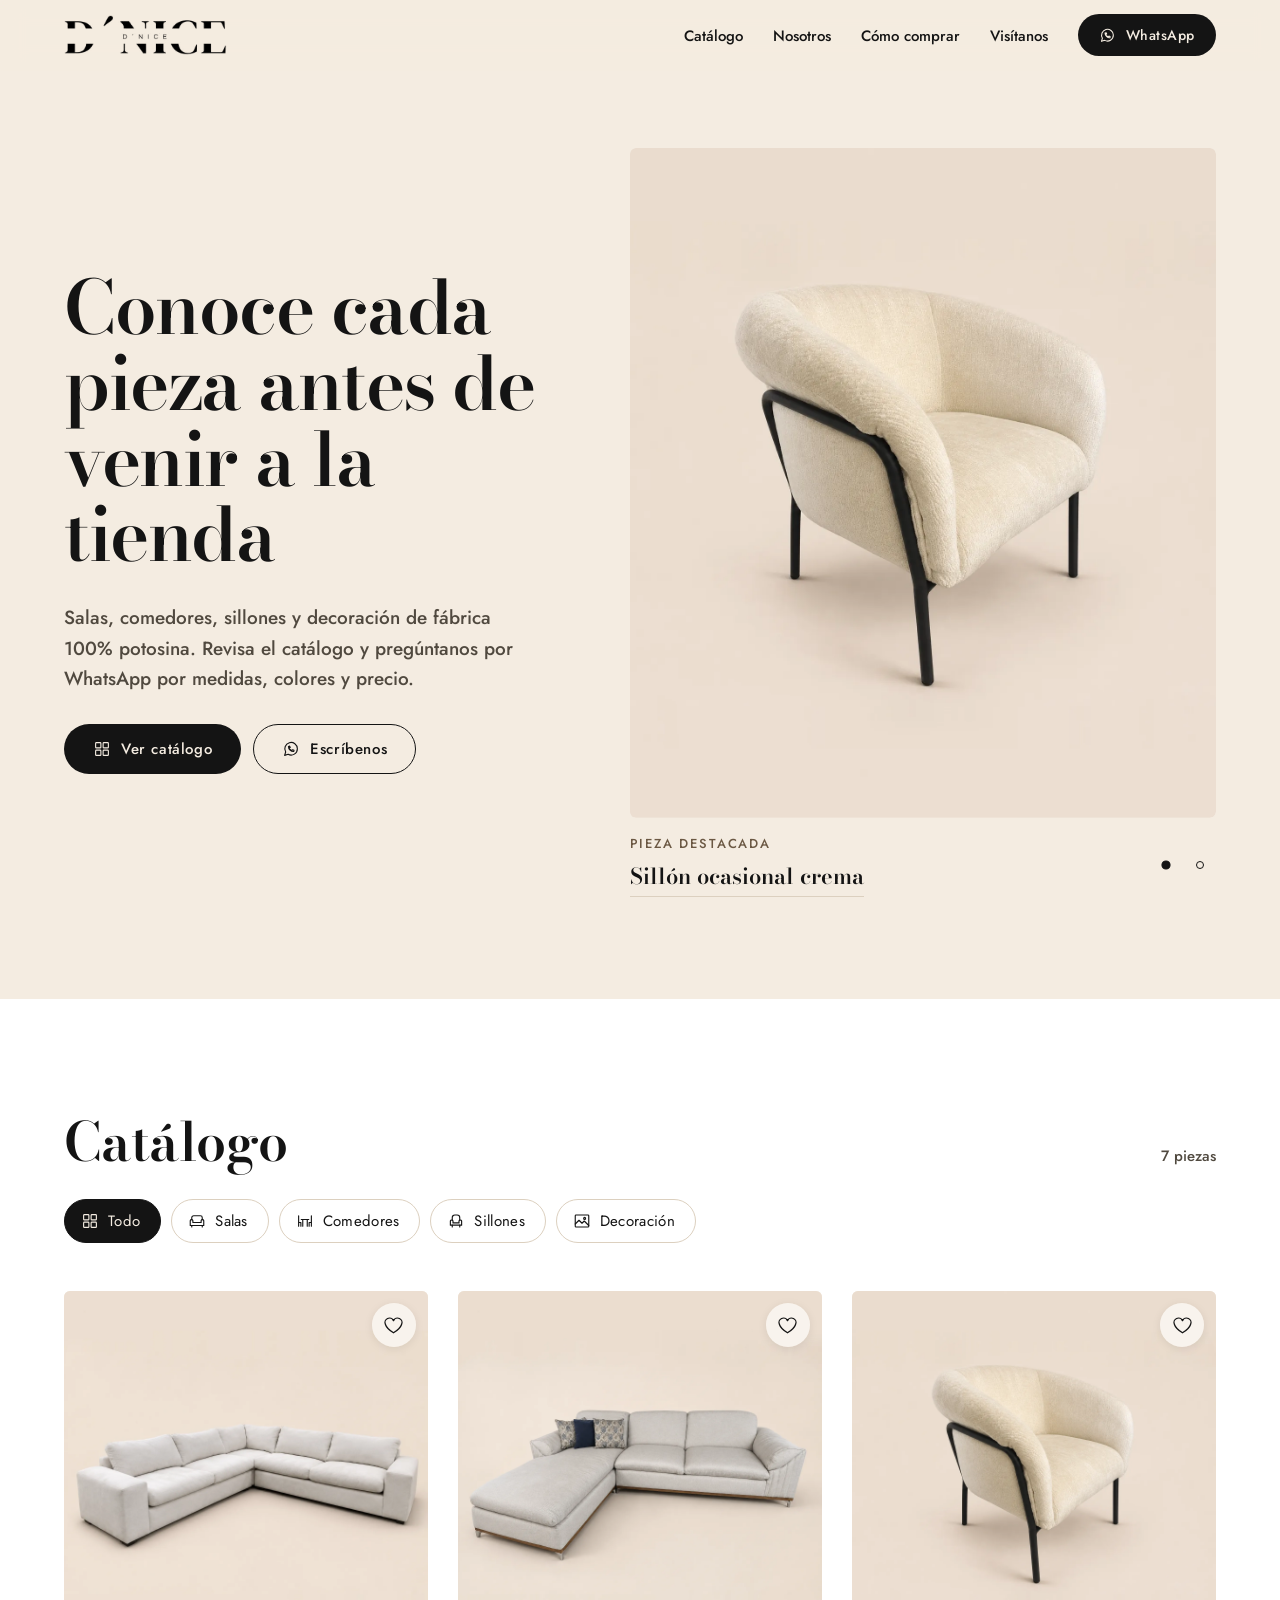
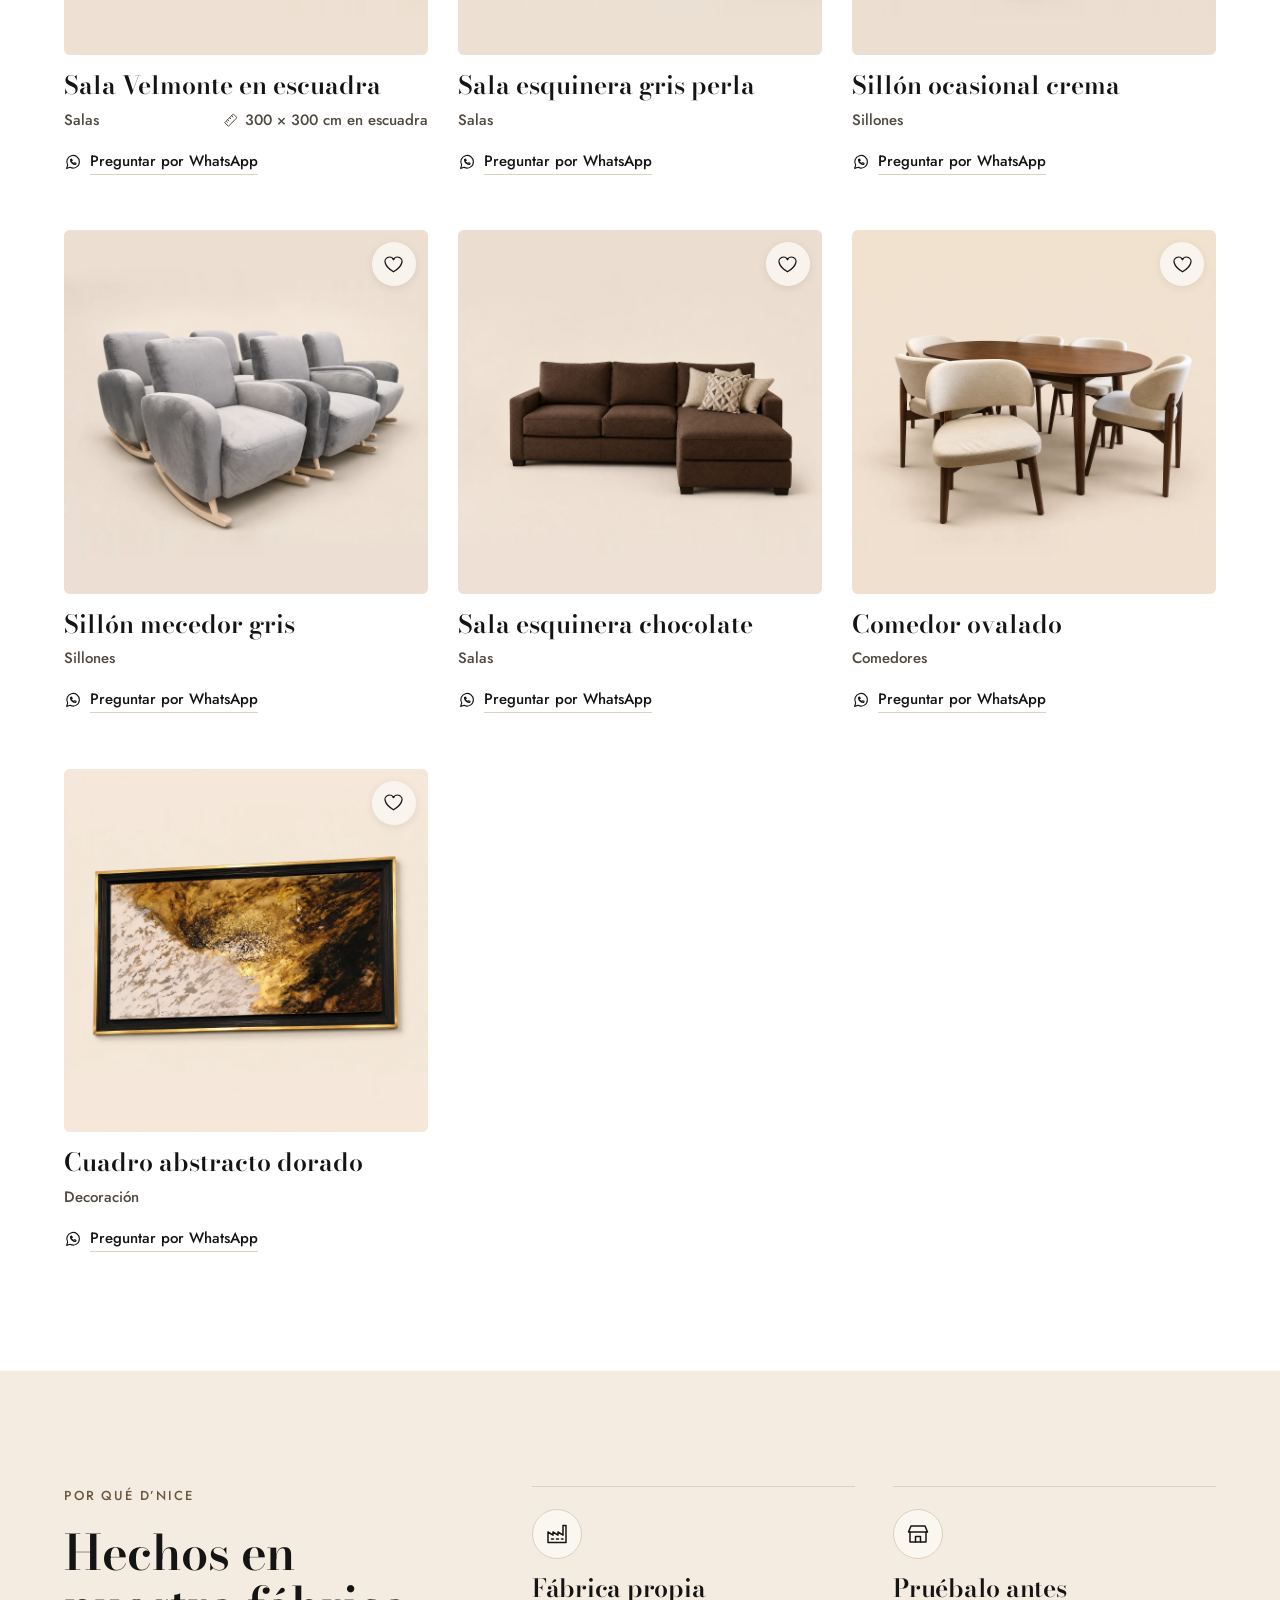
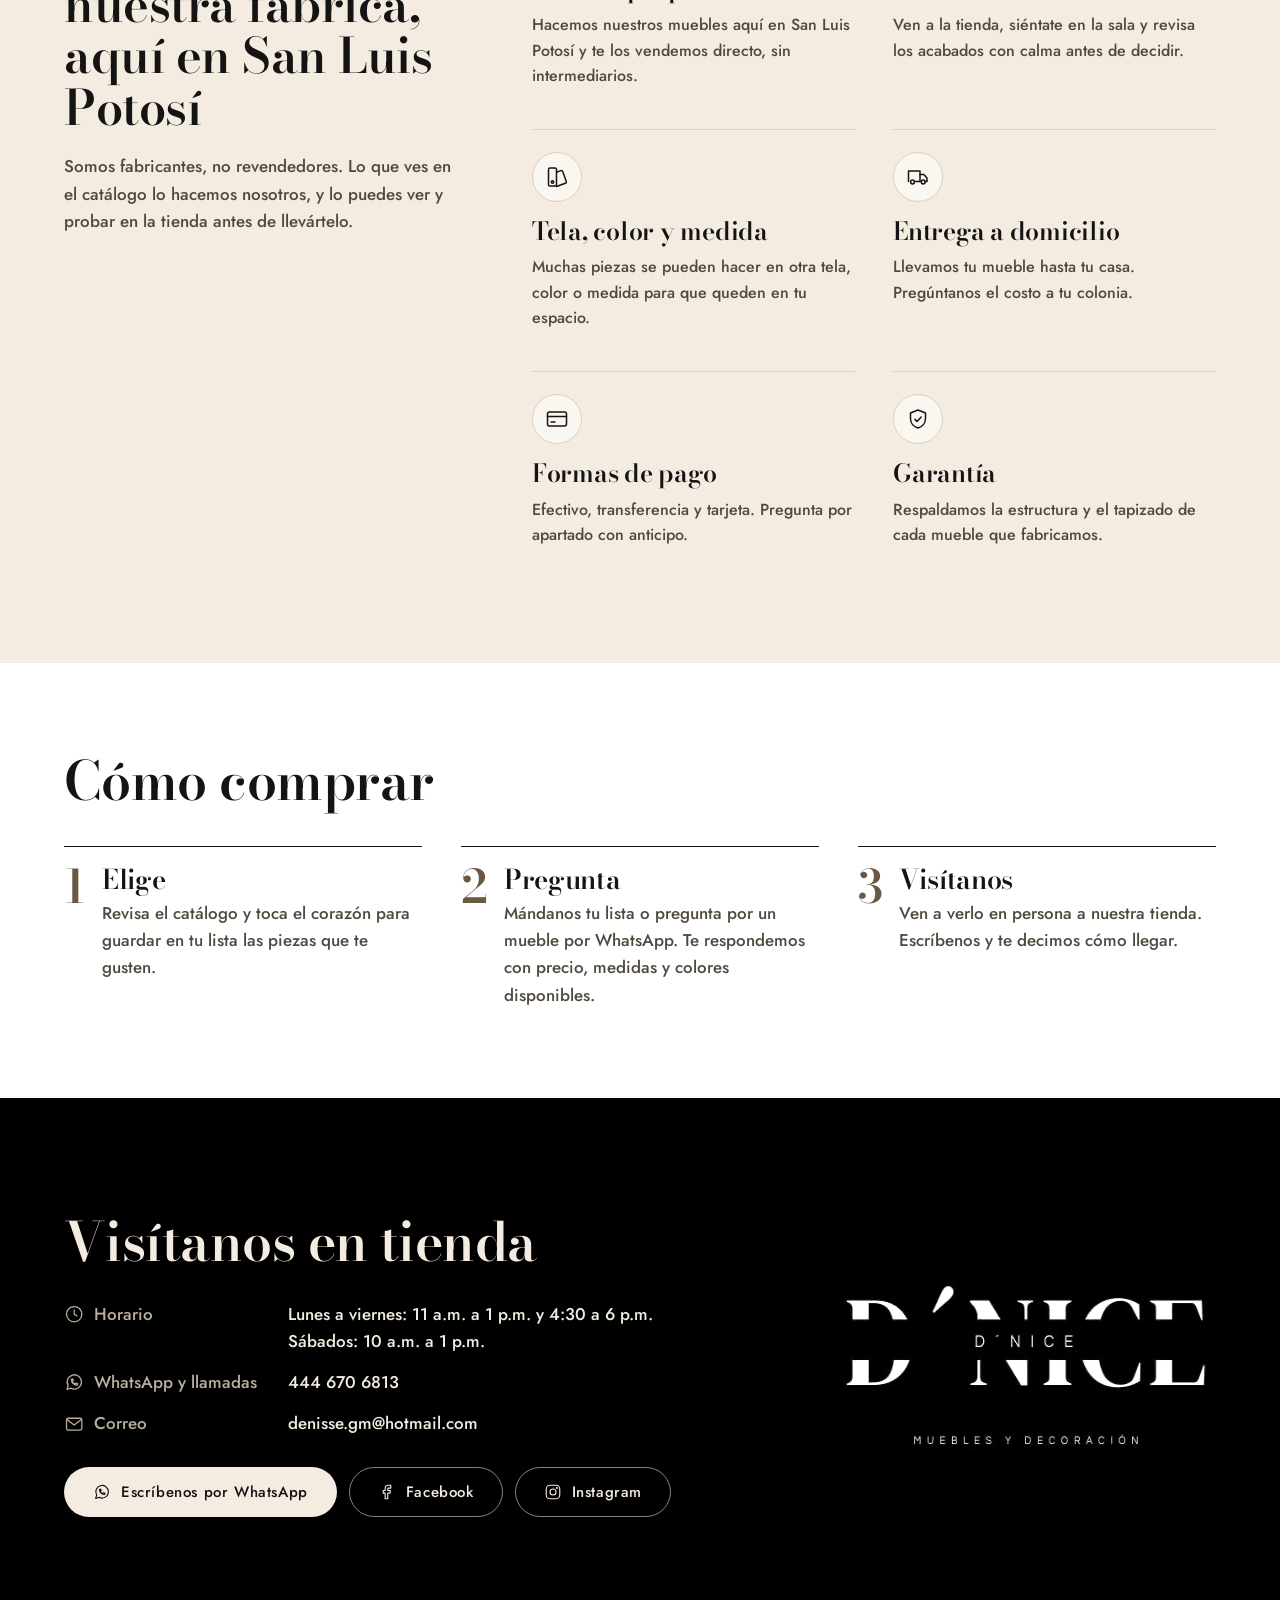
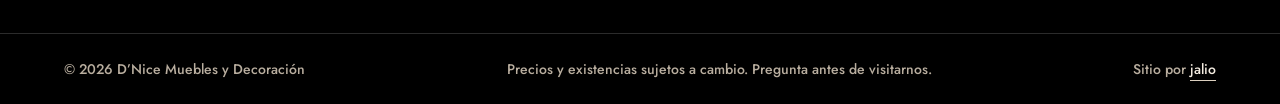
==== index.html @ aed9eb45 "Initial commit" ====
<!doctype html>
<html lang="es">
<head>
  <meta charset="utf-8">
  <meta name="viewport" content="width=device-width, initial-scale=1, viewport-fit=cover">
  <title>D’Nice Muebles y Decoración — Catálogo</title>
  <meta name="description" content="Catálogo de salas, recámaras, comedores, sillones y decoración de D’Nice Muebles y Decoración en San Luis Potosí.">
  <meta name="theme-color" content="#F4ECE1">
  <meta property="og:type" content="website">
  <meta property="og:title" content="D’Nice Muebles y Decoración">
  <meta property="og:description" content="Salas, recámaras, comedores, sillones y decoración en San Luis Potosí.">
  <!-- Al publicar, cambia esta ruta por la dirección completa (https://.../img/productos/sillon-individual-crema.webp)
       para que WhatsApp y Facebook muestren la foto al compartir el enlace. -->
  <meta property="og:image" content="img/productos/sillon-individual-crema.webp">
  <link rel="icon" href="img/marca/icono.png">
  <link rel="apple-touch-icon" href="img/marca/icono.png">
  <link rel="preconnect" href="https://fonts.googleapis.com">
  <link rel="preconnect" href="https://fonts.gstatic.com" crossorigin>
  <link rel="stylesheet" href="https://fonts.googleapis.com/css2?family=Bodoni+Moda:ital,opsz,wght@0,6..96,400..700;1,6..96,400..700&family=Jost:wght@400..600&display=swap">
  <script>
    // Activa las animaciones de entrada solo si hay JavaScript; si algo falla, la página se muestra igual.
    document.documentElement.classList.add("js");
    setTimeout(function () { document.documentElement.classList.add("cargado"); }, 1500);
  </script>
  <link rel="stylesheet" href="assets/estilos.css">
</head>
<body>
  <svg xmlns="http://www.w3.org/2000/svg" style="display:none" aria-hidden="true">
    <symbol id="i-whatsapp" viewBox="0 0 24 24"><path d="M20.5 11.6a8.4 8.4 0 0 1-12.3 7.5L3.5 20.5l1.4-4.5a8.4 8.4 0 1 1 15.6-4.4z"/><path d="M9 9.5c.3 2 1.8 3.8 4 4.6l1.2-1.1 1.8.8-.4 1.6c-3.6.2-7-3.1-7-6.8l1.6-.4.8 1.8z"/></symbol>
    <symbol id="i-pin" viewBox="0 0 24 24"><path d="M12 21s-7-6.1-7-11.5a7 7 0 0 1 14 0C19 14.9 12 21 12 21z"/><circle cx="12" cy="9.5" r="2.5"/></symbol>
    <symbol id="i-reloj" viewBox="0 0 24 24"><circle cx="12" cy="12" r="9"/><path d="M12 7v5l3.2 2"/></symbol>
    <symbol id="i-telefono" viewBox="0 0 24 24"><path d="M21 16.4v3a2 2 0 0 1-2.2 2 19.3 19.3 0 0 1-8.4-3 19 19 0 0 1-5.8-5.8 19.3 19.3 0 0 1-3-8.5A2 2 0 0 1 3.6 2h3a2 2 0 0 1 2 1.7c.1.9.4 1.8.7 2.6a2 2 0 0 1-.5 2.1L7.5 9.7a15.4 15.4 0 0 0 5.8 5.8l1.3-1.3a2 2 0 0 1 2.1-.5c.8.3 1.7.6 2.6.7a2 2 0 0 1 1.7 2z"/></symbol>
    <symbol id="i-correo" viewBox="0 0 24 24"><rect x="3" y="5" width="18" height="14" rx="2"/><path d="M3.5 6.5l8.5 6.5 8.5-6.5"/></symbol>
    <symbol id="i-ruta" viewBox="0 0 24 24"><path d="M3 11l18-8-8 18-2-8-8-2z"/></symbol>
    <symbol id="i-facebook" viewBox="0 0 24 24"><path d="M17 3h-3a4.5 4.5 0 0 0-4.5 4.5V10H7v3.5h2.5V21H13v-7.5h3l.5-3.5H13V7.8a1 1 0 0 1 1-1h3z"/></symbol>
    <symbol id="i-instagram" viewBox="0 0 24 24"><rect x="3" y="3" width="18" height="18" rx="5"/><circle cx="12" cy="12" r="4"/><circle cx="17.3" cy="6.7" r=".6" fill="currentColor"/></symbol>
    <symbol id="i-ojo" viewBox="0 0 24 24"><path d="M2 12s3.6-7 10-7 10 7 10 7-3.6 7-10 7S2 12 2 12z"/><circle cx="12" cy="12" r="3"/></symbol>
    <symbol id="i-cubo" viewBox="0 0 24 24"><path d="M12 2.8l8 4.6v9.2l-8 4.6-8-4.6V7.4z"/><path d="M4 7.4l8 4.6 8-4.6M12 12v9.2"/></symbol>
    <symbol id="i-regla" viewBox="0 0 24 24"><path d="M3 15.5L15.5 3 21 8.5 8.5 21z"/><path d="M7 11.5l2 2M10 8.5l1.5 1.5M13 5.5l2 2M5.5 14.5l1 1"/></symbol>
    <symbol id="i-etiqueta" viewBox="0 0 24 24"><path d="M20.6 13.4l-7.2 7.2a2 2 0 0 1-2.8 0L3 13V3h10l7.6 7.6a2 2 0 0 1 0 2.8z"/><circle cx="8" cy="8" r="1.3"/></symbol>
    <symbol id="i-rejilla" viewBox="0 0 24 24"><rect x="3.5" y="3.5" width="7" height="7" rx="1"/><rect x="13.5" y="3.5" width="7" height="7" rx="1"/><rect x="3.5" y="13.5" width="7" height="7" rx="1"/><rect x="13.5" y="13.5" width="7" height="7" rx="1"/></symbol>
    <symbol id="i-tienda" viewBox="0 0 24 24"><path d="M4 10v10h16V10"/><path d="M2.5 10L5 4h14l2.5 6z"/><path d="M9.5 20v-5.5h5V20"/></symbol>
    <symbol id="i-sala" viewBox="0 0 24 24"><path d="M5 10V7.5A2.5 2.5 0 0 1 7.5 5h9A2.5 2.5 0 0 1 19 7.5V10"/><path d="M3 11.5a1.8 1.8 0 0 1 3.5 0V14h11v-2.5a1.8 1.8 0 0 1 3.5 0V18H3z"/><path d="M5 18v2M19 18v2"/></symbol>
    <symbol id="i-recamara" viewBox="0 0 24 24"><path d="M3 19V6M3 15h18v4M21 15v-3a3 3 0 0 0-3-3h-7v6"/><circle cx="7" cy="11.5" r="2"/></symbol>
    <symbol id="i-comedor" viewBox="0 0 24 24"><path d="M7 10h10M9 10v9M15 10v9"/><path d="M3.5 5v14M3.5 14h3v5M20.5 5v14M20.5 14h-3v5"/></symbol>
    <symbol id="i-sillon" viewBox="0 0 24 24"><path d="M7 11V7.5A3.5 3.5 0 0 1 10.5 4h3A3.5 3.5 0 0 1 17 7.5V11"/><path d="M4.5 12a1.8 1.8 0 0 1 3.5 0v2.5h8V12a1.8 1.8 0 0 1 3.5 0v5.5h-15z"/><path d="M7 17.5V20M17 17.5V20"/></symbol>
    <symbol id="i-cuadro" viewBox="0 0 24 24"><rect x="3" y="4" width="18" height="16" rx="1"/><path d="M3 16l5-5 4 4 3-3 6 6"/><circle cx="15.5" cy="8.5" r="1.3"/></symbol>
    <symbol id="i-corazon" viewBox="0 0 24 24"><path d="M12 20.3s-7.6-4.6-9.2-9.5A4.9 4.9 0 0 1 12 6.4a4.9 4.9 0 0 1 9.2 4.4c-1.6 4.9-9.2 9.5-9.2 9.5z"/></symbol>
    <symbol id="i-compartir" viewBox="0 0 24 24"><path d="M12 3.5v11.5"/><path d="M7.5 8L12 3.5 16.5 8"/><path d="M5 12.5V19a2 2 0 0 0 2 2h10a2 2 0 0 0 2-2v-6.5"/></symbol>
    <symbol id="i-anterior" viewBox="0 0 24 24"><path d="M14.5 5.5L8 12l6.5 6.5"/></symbol>
    <symbol id="i-siguiente" viewBox="0 0 24 24"><path d="M9.5 5.5L16 12l-6.5 6.5"/></symbol>
    <symbol id="i-cerrar" viewBox="0 0 24 24"><path d="M6 6l12 12M18 6L6 18"/></symbol>
    <symbol id="i-palomita" viewBox="0 0 24 24"><path d="M5 12.5l4.5 4.5L19 7.5"/></symbol>
    <symbol id="i-fotos" viewBox="0 0 24 24"><rect x="3" y="6" width="15" height="13" rx="1.5"/><path d="M6.5 3.5H19a2 2 0 0 1 2 2V15"/><path d="M3 15.5l4-4 3.5 3.5 2.5-2.5 5 5"/></symbol>
    <symbol id="i-fabrica" viewBox="0 0 24 24"><path d="M3 20.5V10l5 3.2V10l5 3.2V10l5 3.2V3.5h3v17z"/><path d="M6.5 17h2M11.5 17h2M16.5 17h1.5"/></symbol>
    <symbol id="i-tela" viewBox="0 0 24 24"><rect x="3.5" y="3" width="8" height="18" rx="1.5"/><path d="M11.5 7.2l4.3-1.6a1.5 1.5 0 0 1 1.9.9l3.6 9.9a1.5 1.5 0 0 1-.9 1.9l-8.9 3.2"/><circle cx="7.5" cy="17" r="1.2"/></symbol>
    <symbol id="i-entrega" viewBox="0 0 24 24"><path d="M2.5 16.5V6h11.5v10.5"/><path d="M14 9.5h3.8l3.2 3.6v3.4h-1.8M14 16.5h-5"/><circle cx="6.5" cy="17" r="1.9"/><circle cx="17.2" cy="17" r="1.9"/></symbol>
    <symbol id="i-pago" viewBox="0 0 24 24"><rect x="2.5" y="5" width="19" height="14" rx="2"/><path d="M2.5 9.5h19M6 15h4"/></symbol>
    <symbol id="i-garantia" viewBox="0 0 24 24"><path d="M12 3l7.5 3v5.5c0 4.6-3.2 8.3-7.5 9.5-4.3-1.2-7.5-4.9-7.5-9.5V6z"/><path d="M8.8 12.2l2.2 2.2 4.2-4.4"/></symbol>
  </svg>
  <a class="saltar" href="#catalogo">Ir al catálogo</a>

  <header class="encabezado" id="encabezado">
    <div class="contenedor encabezado__fila">
      <a class="encabezado__logo" href="#inicio" aria-label="D’Nice Muebles y Decoración, inicio">
        <img src="img/marca/logo-dnice-encabezado.png" alt="D’Nice Muebles y Decoración" width="432" height="106">
      </a>
      <button class="encabezado__menu" id="boton-menu" type="button" aria-expanded="false" aria-controls="menu-principal">
        <span class="encabezado__menu-icono" aria-hidden="true"><span></span><span></span></span>
        <span>Menú</span>
      </button>
      <nav class="encabezado__nav" id="menu-principal" aria-label="Principal">
        <div class="encabezado__nav-interior">
          <a class="enlace" href="#catalogo">Catálogo</a>
          <a class="enlace" href="#nosotros">Nosotros</a>
          <a class="enlace" href="#como-comprar">Cómo comprar</a>
          <a class="enlace" href="#visitanos">Visítanos</a>
          <a class="boton boton--solido boton--chico" data-whatsapp href="#"><svg class="icono" aria-hidden="true"><use href="#i-whatsapp"/></svg>WhatsApp</a>
        </div>
      </nav>
    </div>
  </header>

  <main id="inicio">
    <section class="portada contenedor">
      <div class="portada__texto">
        <h1 class="portada__titulo" aria-label="Conoce cada pieza antes de venir a la tienda">
          <span class="palabra" aria-hidden="true"><span>Conoce</span></span>
          <span class="palabra" aria-hidden="true"><span>cada</span></span>
          <span class="palabra" aria-hidden="true"><span>pieza</span></span>
          <span class="palabra" aria-hidden="true"><span>antes</span></span>
          <span class="palabra" aria-hidden="true"><span>de</span></span>
          <span class="palabra" aria-hidden="true"><span>venir</span></span>
          <span class="palabra" aria-hidden="true"><span>a</span></span>
          <span class="palabra" aria-hidden="true"><span>la</span></span>
          <span class="palabra" aria-hidden="true"><span>tienda</span></span>
        </h1>
        <p class="portada__bajada entra" style="--retraso: .55s"><span id="portada-categorias">Salas, comedores, sillones y decoración</span> de fábrica 100% potosina. Revisa el catálogo y pregúntanos por WhatsApp por medidas, colores y precio.</p>
        <div class="acciones entra" style="--retraso: .7s">
          <a class="boton boton--solido" href="#catalogo"><svg class="icono" aria-hidden="true"><use href="#i-rejilla"/></svg>Ver catálogo</a>
          <a class="boton boton--contorno" data-whatsapp href="#"><svg class="icono" aria-hidden="true"><use href="#i-whatsapp"/></svg>Escríbenos</a>
        </div>
      </div>
      <figure class="portada__escena">
        <div class="portada__marco">
          <div id="escena-portada" class="escenario escenario--portada"></div>
        </div>
        <figcaption class="portada__pie entra" style="--retraso: 1s">
          <span class="portada__rotulo">
            <span class="portada__etiqueta">Pieza destacada</span>
            <button id="portada-nombre" class="portada__nombre" type="button"></button>
          </span>
          <span id="portada-pista" class="pista" hidden>
            <svg width="18" height="18" viewBox="0 0 24 24" fill="none" stroke="currentColor" stroke-width="1.5" stroke-linecap="round" stroke-linejoin="round" aria-hidden="true"><path d="M4 12a8 8 0 0 1 14-5.3M20 12a8 8 0 0 1-14 5.3"/><path d="M18 3v4h-4M6 21v-4h4"/></svg>
            Arrastra para girar
          </span>
          <span id="portada-puntos" class="portada__puntos" role="group" aria-label="Piezas destacadas" hidden></span>
        </figcaption>
      </figure>
    </section>

    <section id="catalogo" class="catalogo">
      <div class="contenedor">
        <div class="catalogo__cabeza revelar">
          <h2>Catálogo</h2>
          <p id="conteo" class="catalogo__conteo" aria-live="polite"></p>
        </div>
        <div id="filtros" class="filtros revelar" role="group" aria-label="Filtrar por categoría"></div>
        <ul id="rejilla" class="rejilla"></ul>
      </div>
    </section>

    <section id="nosotros" class="razones">
      <div class="contenedor razones__interior">
        <div class="razones__cabeza revelar">
          <p class="razones__antetitulo">Por qué D’Nice</p>
          <h2>Hechos en nuestra fábrica, aquí en San Luis Potosí</h2>
          <p class="razones__bajada">Somos fabricantes, no revendedores. Lo que ves en el catálogo lo hacemos nosotros, y lo puedes ver y probar en la tienda antes de llevártelo.</p>
        </div>
        <ul id="razones" class="razones__lista"></ul>
      </div>
    </section>

    <section id="como-comprar" class="pasos">
      <div class="contenedor pasos__interior">
        <h2 class="revelar">Cómo comprar</h2>
        <ol class="pasos__lista">
          <li class="revelar" style="--i: 0">
            <h3>Elige</h3>
            <p>Revisa el catálogo y toca el corazón para guardar en tu lista las piezas que te gusten.</p>
          </li>
          <li class="revelar" style="--i: 1">
            <h3>Pregunta</h3>
            <p>Mándanos tu lista o pregunta por un mueble por WhatsApp. Te respondemos con precio, medidas y colores disponibles.</p>
          </li>
          <li class="revelar" style="--i: 2">
            <h3>Visítanos</h3>
            <p>Ven a verlo en persona a nuestra tienda. Escríbenos y te decimos cómo llegar.</p>
          </li>
        </ol>
      </div>
    </section>

    <section id="visitanos" class="visita">
      <div class="contenedor visita__fila">
        <div class="visita__texto revelar">
          <h2>Visítanos en tienda</h2>
          <dl class="visita__datos">
            <div data-fila="direccion"><dt><svg class="icono" aria-hidden="true"><use href="#i-pin"/></svg>Dirección</dt><dd data-dato="direccion"></dd></div>
            <div data-fila="horario"><dt><svg class="icono" aria-hidden="true"><use href="#i-reloj"/></svg>Horario</dt><dd data-dato="horario"></dd></div>
            <div data-fila="whatsappVisible"><dt><svg class="icono" aria-hidden="true"><use href="#i-whatsapp"/></svg>WhatsApp y llamadas</dt><dd><a class="enlace" data-llamar href="#"></a></dd></div>
            <div data-fila="telefono"><dt><svg class="icono" aria-hidden="true"><use href="#i-telefono"/></svg>Teléfono</dt><dd data-dato="telefono"></dd></div>
            <div data-fila="correo"><dt><svg class="icono" aria-hidden="true"><use href="#i-correo"/></svg>Correo</dt><dd><a class="enlace" data-correo href="#"></a></dd></div>
          </dl>
          <div class="acciones">
            <a class="boton boton--claro" data-whatsapp href="#"><svg class="icono" aria-hidden="true"><use href="#i-whatsapp"/></svg>Escríbenos por WhatsApp</a>
            <a class="boton boton--contorno-claro" data-red="mapa" href="#"><svg class="icono" aria-hidden="true"><use href="#i-ruta"/></svg>Cómo llegar</a>
            <a class="boton boton--contorno-claro" data-red="facebook" href="#"><svg class="icono" aria-hidden="true"><use href="#i-facebook"/></svg>Facebook</a>
            <a class="boton boton--contorno-claro" data-red="instagram" href="#"><svg class="icono" aria-hidden="true"><use href="#i-instagram"/></svg>Instagram</a>
          </div>
        </div>
        <img class="visita__logo revelar" src="img/marca/logo-dnice-claro.png" alt="" width="452" height="183" loading="lazy">
      </div>
    </section>
  </main>

  <footer class="pie">
    <div class="contenedor pie__fila">
      <span>© <span id="anio"></span> D’Nice Muebles y Decoración</span>
      <span>Precios y existencias sujetos a cambio. Pregunta antes de visitarnos.</span>
      <span>Sitio por <a class="enlace enlace--visible pie__credito" href="https://jalio.dev" target="_blank" rel="noopener">jalio</a></span>
    </div>
  </footer>

  <a class="wa-flotante" id="wa-flotante" data-whatsapp href="#" aria-label="Escríbenos por WhatsApp">
    <svg class="icono icono--grande" aria-hidden="true"><use href="#i-whatsapp"/></svg>
  </a>

  <button class="lista-barra" id="lista-barra" type="button" hidden>
    <svg class="icono icono--lleno" aria-hidden="true"><use href="#i-corazon"/></svg>
    <span>Mi lista</span>
    <span id="lista-barra-conteo" class="lista-barra__conteo">0</span>
  </button>

  <dialog id="visor" class="visor" aria-labelledby="visor-nombre">
    <div class="visor__marco">
      <button class="visor__cerrar" type="button" aria-label="Cerrar">
        <svg class="icono" aria-hidden="true"><use href="#i-cerrar"/></svg>
      </button>
      <div class="visor__medios">
        <div class="visor__escena-marco">
          <div id="visor-escena" class="escenario escenario--visor"></div>
          <button id="visor-anterior" class="visor__flecha visor__flecha--anterior" type="button" aria-label="Foto anterior" hidden><svg class="icono" aria-hidden="true"><use href="#i-anterior"/></svg></button>
          <button id="visor-siguiente" class="visor__flecha visor__flecha--siguiente" type="button" aria-label="Foto siguiente" hidden><svg class="icono" aria-hidden="true"><use href="#i-siguiente"/></svg></button>
        </div>
        <div id="visor-miniaturas" class="visor__miniaturas" role="group" aria-label="Vistas del producto"></div>
      </div>
      <div class="visor__info">
        <p id="visor-categoria" class="visor__categoria"></p>
        <h2 id="visor-nombre"></h2>
        <p id="visor-descripcion"></p>
        <dl class="visor__datos">
          <div><dt><svg class="icono" aria-hidden="true"><use href="#i-regla"/></svg>Medidas</dt><dd id="visor-medidas"></dd></div>
          <div><dt><svg class="icono" aria-hidden="true"><use href="#i-etiqueta"/></svg>Precio</dt><dd id="visor-precio"></dd></div>
        </dl>
        <div class="visor__acciones">
          <a id="visor-whatsapp" class="boton boton--solido" href="#"><svg class="icono" aria-hidden="true"><use href="#i-whatsapp"/></svg>Preguntar por WhatsApp</a>
          <div class="visor__secundarias">
            <button id="visor-guardar" class="boton boton--contorno boton--chico" type="button" aria-pressed="false">
              <svg class="icono" aria-hidden="true"><use href="#i-corazon"/></svg><span>Guardar en lista</span>
            </button>
            <button id="visor-compartir" class="boton boton--contorno boton--chico" type="button">
              <svg class="icono" aria-hidden="true"><use href="#i-compartir"/></svg><span>Compartir</span>
            </button>
          </div>
        </div>
        <p id="visor-pista" class="visor__pista"></p>
      </div>
    </div>
  </dialog>

  <dialog id="lista" class="lista" aria-labelledby="lista-titulo">
    <div class="lista__marco">
      <div class="lista__cabeza">
        <h2 id="lista-titulo">Mi lista</h2>
        <button class="lista__cerrar" type="button" aria-label="Cerrar">
          <svg class="icono" aria-hidden="true"><use href="#i-cerrar"/></svg>
        </button>
      </div>
      <p id="lista-vacia" class="lista__vacia">Aún no guardas piezas. Toca el corazón en un mueble para agregarlo aquí y luego mándanos la lista completa por WhatsApp.</p>
      <ul id="lista-piezas" class="lista__piezas"></ul>
      <div id="lista-pie" class="lista__pie">
        <a id="lista-enviar" class="boton boton--solido" href="#"><svg class="icono" aria-hidden="true"><use href="#i-whatsapp"/></svg>Enviar lista por WhatsApp</a>
        <button id="lista-vaciar" class="lista__vaciar enlace enlace--visible" type="button">Vaciar lista</button>
      </div>
    </div>
  </dialog>

  <div id="aviso" class="aviso" role="status" aria-live="polite"></div>

  <script src="data/productos.js"></script>
  <script src="assets/escenario.js"></script>
  <script src="assets/app.js"></script>
</body>
</html>
---- assets/estilos.css ----
/* ==========================================================
   D’Nice — paleta tomada del logo: crema y negro.
   El blanco es para superficies y el topo solo para detalles chicos.
   ========================================================== */
:root {
  --crema: #F4ECE1;
  --crema-claro: #FAF6F0;
  --negro: #000000;
  --tinta: #141414;
  --tinta-suave: #50493F;
  --topo: #6B5843;
  --linea: #DCD0BF;
  --blanco: #FFFFFF;
  --crema-sobre-negro: #B9AE9F;

  --serif: "Bodoni Moda", Didot, "Bodoni 72", "Times New Roman", serif;
  --sans: "Jost", "Futura", "Century Gothic", "Helvetica Neue", Arial, sans-serif;

  --ancho: 1240px;
  --margen: clamp(20px, 4vw, 44px);
  --radio: 6px;

  /* Movimiento */
  --salida: cubic-bezier(.16, 1, .3, 1);
  --suave: cubic-bezier(.4, 0, .2, 1);
  --rapido: .25s;
  --medio: .5s;
  --lento: 1s;
}

*, *::before, *::after { box-sizing: border-box; }
[hidden] { display: none !important; }
html { scroll-behavior: smooth; scroll-padding-top: 84px; -webkit-text-size-adjust: 100%; }
body {
  margin: 0; background: var(--crema); color: var(--tinta);
  font-family: var(--sans); font-size: 17px; font-weight: 500; line-height: 1.6;
  /* Bodoni a tamaño de cartel tiene trazos finos casi invisibles; "opsz" 24 los engrosa. */
  font-variation-settings: "opsz" 24;
  -webkit-font-smoothing: antialiased; text-rendering: optimizeLegibility;
}
img { max-width: 100%; display: block; }
h1, h2, h3 { font-family: var(--serif); font-weight: 600; margin: 0; line-height: 1.06; letter-spacing: -0.01em; }
p { margin: 0; }
a { color: inherit; }
:focus-visible { outline: 2px solid var(--tinta); outline-offset: 3px; border-radius: 2px; }
::selection { background: var(--tinta); color: var(--crema); }

.contenedor { max-width: var(--ancho); margin: 0 auto; padding-inline: var(--margen); }

.saltar {
  position: absolute; left: 12px; top: -60px; z-index: 60;
  background: var(--tinta); color: var(--crema); padding: 10px 16px; border-radius: 4px;
  transition: top var(--rapido) var(--suave);
}
.saltar:focus { top: 12px; }

/* ---------- Íconos (trazo, mismo grosor en todo el sitio) ---------- */
.icono {
  width: 1.2em; height: 1.2em; flex: none;
  fill: none; stroke: currentColor; stroke-width: 1.5; stroke-linecap: round; stroke-linejoin: round;
}
.icono--grande { width: 26px; height: 26px; }

/* ---------- Enlaces con subrayado que se dibuja ---------- */
.enlace {
  text-decoration: none;
  background-image: linear-gradient(currentColor, currentColor);
  background-repeat: no-repeat; background-position: 0 100%; background-size: 0 1px;
  padding-bottom: 2px;
  transition: background-size var(--medio) var(--salida);
}
.enlace:hover, .enlace:focus-visible { background-size: 100% 1px; }
.enlace--visible {
  background-image: linear-gradient(currentColor, currentColor), linear-gradient(var(--linea), var(--linea));
  background-size: 0 1px, 100% 1px;
}
.enlace--visible:hover, .enlace--visible:focus-visible { background-size: 100% 1px, 100% 1px; }

/* ---------- Botones ---------- */
.boton {
  position: relative; overflow: hidden; isolation: isolate;
  display: inline-flex; align-items: center; justify-content: center; gap: 10px;
  min-height: 50px; padding: 0 28px; border-radius: 999px;
  font: 500 15px/1 var(--sans); letter-spacing: 0.04em; text-decoration: none;
  border: 1px solid transparent; cursor: pointer; background: transparent;
  transition: color var(--medio) var(--salida), border-color var(--medio) var(--salida), transform var(--rapido) var(--suave);
}
/* Relleno que sube desde abajo al pasar el cursor */
.boton::before {
  content: ""; position: absolute; inset: 0; z-index: -1; border-radius: inherit;
  transform: translateY(101%); transition: transform var(--medio) var(--salida);
}
.boton:hover::before, .boton:focus-visible::before { transform: none; }
.boton:active { transform: scale(.98); }
.boton--chico { min-height: 42px; padding: 0 20px; font-size: 14px; }

.boton--solido { background: var(--tinta); color: var(--crema); }
.boton--solido::before { background: var(--topo); }
.boton--contorno { border-color: var(--tinta); color: var(--tinta); }
.boton--contorno::before { background: var(--tinta); }
.boton--contorno:hover, .boton--contorno:focus-visible { color: var(--crema); }
.boton--claro { background: var(--crema); color: var(--tinta); }
.boton--claro::before { background: var(--blanco); }
.boton--contorno-claro { border-color: rgba(244, 236, 225, .55); color: var(--crema); }
.boton--contorno-claro::before { background: var(--crema); }
.boton--contorno-claro:hover, .boton--contorno-claro:focus-visible { color: var(--tinta); border-color: var(--crema); }
.acciones { display: flex; flex-wrap: wrap; gap: 12px; }

/* ---------- Encabezado ---------- */
.encabezado {
  position: sticky; top: 0; z-index: 30;
  background: rgba(244, 236, 225, .88);
  backdrop-filter: saturate(140%) blur(12px); -webkit-backdrop-filter: saturate(140%) blur(12px);
  border-bottom: 1px solid transparent;
  padding-top: env(safe-area-inset-top, 0px);
  transition: border-color var(--medio) var(--suave), background-color var(--medio) var(--suave);
}
.encabezado--compacto { border-bottom-color: var(--linea); }
.encabezado__fila {
  display: flex; align-items: center; justify-content: space-between; gap: 16px 24px;
  padding-block: 14px; transition: padding var(--medio) var(--salida);
}
.encabezado--compacto .encabezado__fila { padding-block: 8px; }
.encabezado__logo { display: block; flex: none; }
.encabezado__logo img { height: 40px; width: auto; transition: height var(--medio) var(--salida); }
.encabezado--compacto .encabezado__logo img { height: 32px; }
.encabezado__nav-interior { display: flex; align-items: center; gap: 30px; font-size: 15px; }
.encabezado__nav-interior .enlace { padding-block: 6px 4px; }

.encabezado__menu {
  display: none; align-items: center; gap: 10px; min-height: 44px; padding: 0 4px;
  background: none; border: 0; color: var(--tinta); font: 500 15px/1 var(--sans); letter-spacing: .04em; cursor: pointer;
}
.encabezado__menu-icono { position: relative; width: 22px; height: 10px; }
.encabezado__menu-icono span {
  position: absolute; left: 0; right: 0; height: 1.5px; background: currentColor; border-radius: 2px;
  transition: transform var(--medio) var(--salida), top var(--medio) var(--salida);
}
.encabezado__menu-icono span:first-child { top: 0; }
.encabezado__menu-icono span:last-child { top: 8.5px; }
.encabezado__menu[aria-expanded="true"] .encabezado__menu-icono span:first-child { top: 4.25px; transform: rotate(45deg); }
.encabezado__menu[aria-expanded="true"] .encabezado__menu-icono span:last-child { top: 4.25px; transform: rotate(-45deg); }

@media (max-width: 760px) {
  .encabezado__logo img { height: 34px; }
  .encabezado--compacto .encabezado__logo img { height: 30px; }
  .encabezado__menu { display: inline-flex; }
  .encabezado__nav {
    position: absolute; left: 0; right: 0; top: 100%;
    display: grid; grid-template-rows: 0fr;
    background: var(--crema); border-bottom: 1px solid transparent;
    transition: grid-template-rows var(--medio) var(--salida), border-color var(--medio) var(--suave);
  }
  .encabezado__nav--abierto { grid-template-rows: 1fr; border-bottom-color: var(--linea); }
  .encabezado__nav-interior {
    overflow: hidden; flex-direction: column; align-items: stretch; gap: 0;
    padding-inline: var(--margen);
  }
  .encabezado__nav-interior .enlace {
    font-family: var(--serif); font-weight: 600; font-size: 30px; padding: 12px 0; background: none;
    border-bottom: 1px solid var(--linea);
    opacity: 0; transform: translateY(-8px);
    transition: opacity var(--medio) var(--suave), transform var(--medio) var(--salida);
  }
  .encabezado__nav-interior .boton { margin: 20px 0 24px; min-height: 52px; opacity: 0; transition: opacity var(--medio) var(--suave); }
  .encabezado__nav--abierto .enlace, .encabezado__nav--abierto .boton { opacity: 1; transform: none; }
  .encabezado__nav--abierto .enlace:nth-child(2) { transition-delay: 50ms; }
  .encabezado__nav--abierto .enlace:nth-child(3) { transition-delay: 100ms; }
  .encabezado__nav--abierto .boton { transition-delay: 150ms; }
}

/* ---------- Portada ---------- */
.portada {
  display: grid; grid-template-columns: minmax(0, 5fr) minmax(0, 6fr);
  gap: clamp(32px, 6vw, 88px); align-items: center;
  padding-block: clamp(32px, 6vw, 88px) clamp(56px, 8vw, 112px);
}
.portada__texto { display: grid; gap: 30px; }
.portada__titulo { font-size: clamp(2.9rem, 5.8vw, 5.2rem); letter-spacing: -0.02em; line-height: 1.02; max-width: 11ch; }
.palabra { display: inline-block; overflow: hidden; vertical-align: top; padding-bottom: .1em; margin-bottom: -.1em; }
.palabra > span { display: inline-block; }
.portada__bajada { font-size: 19px; color: var(--tinta-suave); max-width: 38ch; }
.portada__escena { margin: 0; display: grid; gap: 16px; }
.portada__marco { border-radius: var(--radio); overflow: hidden; }
.portada__pie { display: flex; flex-wrap: wrap; justify-content: space-between; align-items: center; gap: 8px 16px; font-size: 15px; color: var(--tinta-suave); }
.portada__nombre {
  all: unset; cursor: pointer; font-family: var(--serif); font-weight: 600; font-size: 22px; color: var(--tinta);
  background-image: linear-gradient(currentColor, currentColor), linear-gradient(var(--linea), var(--linea));
  background-repeat: no-repeat; background-position: 0 100%; background-size: 0 1px, 100% 1px; padding-bottom: 3px;
  transition: background-size var(--medio) var(--salida);
}
.portada__nombre:hover, .portada__nombre:focus-visible { background-size: 100% 1px, 100% 1px; }
.portada__nombre:focus-visible { outline: 2px solid var(--tinta); outline-offset: 4px; }
.portada__rotulo { display: grid; gap: 4px; justify-items: start; }
.portada__etiqueta { font-size: 13px; letter-spacing: .14em; text-transform: uppercase; color: var(--topo); }
.portada__puntos { display: flex; gap: 2px; }
.portada__punto {
  width: 32px; height: 32px; padding: 0; border: 0; background: none; cursor: pointer;
  display: grid; place-items: center; border-radius: 999px;
}
.portada__punto::before {
  content: ""; width: 8px; height: 8px; border-radius: 999px;
  border: 1px solid var(--tinta); background: transparent;
  transition: background-color var(--rapido) var(--suave), transform var(--medio) var(--salida);
}
.portada__punto[aria-pressed="true"]::before { background: var(--tinta); transform: scale(1.15); }
.portada__punto:hover::before { background: var(--linea); }
.portada__punto[aria-pressed="true"]:hover::before { background: var(--tinta); }
.pista { display: inline-flex; align-items: center; gap: 8px; }
@media (max-width: 860px) {
  .portada { grid-template-columns: 1fr; }
  .portada__texto { gap: 24px; }
}

/* Entrada de la portada: solo con JavaScript, una sola vez */
.js .palabra > span { transform: translateY(110%); }
.js .entra { opacity: 0; transform: translateY(14px); }
.js .portada__marco { clip-path: inset(100% 0 0 0 round var(--radio)); }
.js .escenario--portada { transform: scale(1.12); }
.cargado .palabra > span { transform: none; transition: transform 1.1s var(--salida); }
.cargado .palabra:nth-child(2) > span { transition-delay: 60ms; }
.cargado .palabra:nth-child(3) > span { transition-delay: 120ms; }
.cargado .palabra:nth-child(4) > span { transition-delay: 180ms; }
.cargado .palabra:nth-child(5) > span { transition-delay: 240ms; }
.cargado .palabra:nth-child(6) > span { transition-delay: 300ms; }
.cargado .palabra:nth-child(7) > span { transition-delay: 360ms; }
.cargado .palabra:nth-child(8) > span { transition-delay: 420ms; }
.cargado .palabra:nth-child(9) > span { transition-delay: 480ms; }
.cargado .entra {
  opacity: 1; transform: none;
  transition: opacity .9s var(--suave) var(--retraso, 0s), transform 1s var(--salida) var(--retraso, 0s);
}
.cargado .portada__marco { clip-path: inset(0 0 0 0 round var(--radio)); transition: clip-path 1.3s var(--salida) .2s; }
.cargado .escenario--portada { transform: none; transition: transform 2s var(--salida) .2s; }

/* ---------- Escenario (foto o modelo 3D) ---------- */
.escenario { position: relative; background: var(--crema-claro); overflow: hidden; }
.escenario > img {
  position: absolute; inset: 0; width: 100%; height: 100%; object-fit: cover;
  transition: opacity .6s var(--suave);
}
.escenario > img.entrando { opacity: 0; }
.escenario--portada { aspect-ratio: 4 / 5; width: 100%; max-height: max(360px, calc(100svh - 230px)); }
/* En el visor la foto se muestra completa sobre un paspartú crema, sin importar su proporción */
.escenario--visor { aspect-ratio: 4 / 3; --paspartu: clamp(12px, 2.2vw, 28px); touch-action: pan-y; }
.escenario--visor.escenario--foto > img {
  inset: var(--paspartu); width: calc(100% - 2 * var(--paspartu)); height: calc(100% - 2 * var(--paspartu));
}
.escenario--modelo { background: var(--blanco); }
.escenario model-viewer { position: absolute; inset: 0; width: 100%; height: 100%; --poster-color: transparent; }
.escenario__aviso { position: absolute; inset: 0; display: grid; place-items: center; margin: 0; padding: 24px; text-align: center; color: var(--tinta-suave); font-size: 15px; }
@media (max-width: 860px) { .escenario--portada { aspect-ratio: 1 / 1; } }

/* ---------- Revelado al hacer scroll ---------- */
.js .revelar { opacity: 0; transform: translateY(22px); }
.revelar.visible {
  opacity: 1; transform: none;
  transition: opacity .9s var(--suave) calc(var(--i, 0) * 90ms), transform 1.1s var(--salida) calc(var(--i, 0) * 90ms);
}

/* ---------- Catálogo ---------- */
.catalogo { background: var(--blanco); padding-block: clamp(64px, 9vw, 120px); }
.catalogo__cabeza { display: flex; flex-wrap: wrap; align-items: baseline; justify-content: space-between; gap: 8px 24px; }
.catalogo h2, .pasos h2, .visita h2 { font-size: clamp(2.3rem, 4.2vw, 3.6rem); }
.catalogo__conteo { color: var(--tinta-suave); font-size: 15px; font-variant-numeric: lining-nums; }

.filtros { display: flex; gap: 10px; margin: 28px 0 44px; overflow-x: auto; scrollbar-width: none; padding-bottom: 4px; }
.filtros::-webkit-scrollbar { display: none; }
.filtros button {
  flex: none; display: inline-flex; align-items: center; gap: 9px; min-height: 44px; padding: 0 20px 0 16px; border-radius: 999px; cursor: pointer;
  font: 400 15px/1 var(--sans); letter-spacing: 0.02em;
  background: transparent; color: var(--tinta); border: 1px solid var(--linea);
  transition: background-color var(--medio) var(--salida), color var(--medio) var(--salida), border-color var(--medio) var(--salida);
}
.filtros button:hover { border-color: var(--tinta); }
.filtros button[aria-pressed="true"] { background: var(--tinta); color: var(--crema); border-color: var(--tinta); }

.rejilla {
  list-style: none; margin: 0; padding: 0;
  display: grid; grid-template-columns: repeat(auto-fill, minmax(min(100%, 300px), 1fr));
  gap: clamp(36px, 4vw, 56px) clamp(16px, 2.4vw, 32px);
}
.tarjeta { display: grid; gap: 14px; align-content: start; }
.js .tarjeta { opacity: 0; transform: translateY(26px); }
.tarjeta.visible {
  opacity: 1; transform: none;
  transition: opacity .8s var(--suave) calc(var(--i, 0) * 80ms), transform 1s var(--salida) calc(var(--i, 0) * 80ms);
}
.tarjeta__abrir { all: unset; cursor: pointer; display: grid; gap: 16px; border-radius: var(--radio); }
.tarjeta__abrir:focus-visible { outline: 2px solid var(--tinta); outline-offset: 5px; }
.tarjeta__foto { position: relative; aspect-ratio: 1 / 1; background: var(--crema); border-radius: var(--radio); overflow: hidden; }
.tarjeta__foto img {
  position: absolute; inset: 0; width: 100%; height: 100%; object-fit: cover;
  opacity: 0; transform: scale(1.02);
  transition: opacity .7s var(--suave), transform 1.4s var(--salida);
}
.tarjeta__foto img.cargada { opacity: 1; transform: none; }
.tarjeta__abrir:hover .tarjeta__foto img.cargada,
.tarjeta__abrir:focus-visible .tarjeta__foto img.cargada { transform: scale(1.05); }
/* Segunda foto: aparece al pasar el mouse */
.tarjeta__foto img.tarjeta__foto-alterna.cargada { opacity: 0; }
@media (hover: hover) {
  .tarjeta__abrir:hover .tarjeta__foto img.tarjeta__foto-alterna.cargada,
  .tarjeta__abrir:focus-visible .tarjeta__foto img.tarjeta__foto-alterna.cargada { opacity: 1; }
}
.tarjeta { position: relative; }
.tarjeta__guardar {
  position: absolute; top: 12px; right: 12px; z-index: 2;
  width: 44px; height: 44px; border-radius: 999px; padding: 0; cursor: pointer;
  display: grid; place-items: center;
  background: rgba(250, 246, 240, .92); color: var(--tinta); border: 0;
  box-shadow: 0 2px 10px rgba(0, 0, 0, .08);
  transition: transform var(--rapido) var(--suave), background-color var(--rapido) var(--suave);
}
.tarjeta__guardar:hover { background: var(--blanco); }
.tarjeta__guardar:active { transform: scale(.9); }
.tarjeta__guardar .icono { width: 21px; height: 21px; transition: fill var(--rapido) var(--suave); }
.icono--lleno,
.tarjeta__guardar[aria-pressed="true"] .icono,
#visor-guardar[aria-pressed="true"] .icono { fill: currentColor; }
.tarjeta__guardar[aria-pressed="true"] .icono { animation: latido .45s var(--salida); }
@keyframes latido { 40% { transform: scale(1.25); } }
.tarjeta__sellos { position: absolute; left: 12px; top: 12px; display: flex; gap: 6px; }
.tarjeta__ver {
  position: absolute; left: 14px; bottom: 14px; padding: 9px 16px 9px 13px;
  display: inline-flex; align-items: center; gap: 8px; border-radius: 999px;
  background: rgba(244, 236, 225, .94); color: var(--tinta); font-size: 14px; letter-spacing: .02em;
  opacity: 0; transform: translateY(8px);
  transition: opacity var(--medio) var(--suave), transform var(--medio) var(--salida);
}
.tarjeta__abrir:hover .tarjeta__ver, .tarjeta__abrir:focus-visible .tarjeta__ver { opacity: 1; transform: none; }
@media (hover: none) { .tarjeta__ver { opacity: 1; transform: none; } }
.tarjeta__sello {
  padding: 6px 12px 6px 9px;
  display: inline-flex; align-items: center; gap: 6px; border-radius: 999px;
  background: rgba(250, 246, 240, .92); color: var(--tinta); font-size: 13px; font-weight: 500; letter-spacing: 0.04em;
}
.tarjeta__sello--oscuro { background: var(--tinta); color: var(--crema); letter-spacing: .06em; }
.tarjeta__nombre {
  justify-self: start; font-family: var(--serif); font-weight: 600; font-size: 25px; line-height: 1.15;
  background-image: linear-gradient(currentColor, currentColor);
  background-repeat: no-repeat; background-position: 0 100%; background-size: 0 1px;
  transition: background-size .6s var(--salida);
}
.tarjeta__abrir:hover .tarjeta__nombre { background-size: 100% 1px; }
.tarjeta__meta { display: flex; flex-wrap: wrap; justify-content: space-between; gap: 4px 12px; color: var(--tinta-suave); font-size: 15px; margin-top: -8px; }
.tarjeta__medidas { display: inline-flex; align-items: center; gap: 6px; font-variant-numeric: lining-nums; }
.tarjeta__medidas .icono { width: 16px; height: 16px; }
.tarjeta__wa { display: inline-flex; align-items: center; gap: 8px; font-size: 15px; text-decoration: none; min-height: 32px; }
.tarjeta__wa .icono { width: 18px; height: 18px; }
.tarjeta__wa:hover .enlace, .tarjeta__wa:focus-visible .enlace { background-size: 100% 1px, 100% 1px; }

/* Cambio de categoría (navegadores con View Transitions) */
::view-transition-group(*) { animation-duration: .55s; animation-timing-function: cubic-bezier(.16, 1, .3, 1); }
::view-transition-old(root), ::view-transition-new(root) { animation-duration: .3s; }

/* ---------- Nosotros: razones ---------- */
.razones { padding-block: clamp(64px, 9vw, 120px); }
.razones__interior {
  display: grid; grid-template-columns: minmax(0, 4fr) minmax(0, 7fr);
  gap: clamp(40px, 6vw, 96px); align-items: start;
}
.razones__cabeza { display: grid; gap: 20px; position: sticky; top: 110px; }
.razones__antetitulo { font-size: 13px; letter-spacing: .14em; text-transform: uppercase; color: var(--topo); }
.razones h2 { font-size: clamp(2.2rem, 3.8vw, 3.3rem); }
.razones__bajada { color: var(--tinta-suave); max-width: 40ch; }
.razones__lista {
  list-style: none; margin: 0; padding: 0;
  display: grid; grid-template-columns: repeat(auto-fill, minmax(min(100%, 230px), 1fr));
  gap: 40px clamp(24px, 3vw, 44px);
}
.razon { display: grid; gap: 10px; align-content: start; padding-top: 22px; border-top: 1px solid var(--linea); }
.razon__icono {
  width: 50px; height: 50px; border-radius: 999px; display: grid; place-items: center; margin-bottom: 6px;
  background: var(--crema-claro); border: 1px solid var(--linea); color: var(--tinta);
}
.razon__icono .icono { width: 24px; height: 24px; }
.razon h3 { font-size: 25px; }
.razon p { color: var(--tinta-suave); font-size: 16px; }
@media (max-width: 860px) {
  .razones__interior { grid-template-columns: 1fr; }
  .razones__cabeza { position: static; }
}

/* ---------- Cómo comprar ---------- */
.pasos { background: var(--blanco); padding-block: clamp(56px, 7vw, 96px); }
.pasos__interior { display: grid; gap: 36px; }
.pasos__lista {
  list-style: none; margin: 0; padding: 0; counter-reset: paso;
  display: grid; grid-template-columns: repeat(auto-fit, minmax(min(100%, 260px), 1fr)); gap: 32px clamp(24px, 3vw, 44px);
}
.pasos__lista li {
  counter-increment: paso; padding-top: 20px; display: grid; grid-template-columns: auto 1fr; column-gap: 16px; row-gap: 6px; align-content: start;
  background: linear-gradient(var(--tinta), var(--tinta)) no-repeat 0 0 / 100% 1px;
}
.js .pasos__lista li { background-size: 0 1px; }
.pasos__lista li.visible { background-size: 100% 1px; transition: opacity .9s var(--suave) calc(var(--i) * 120ms), transform 1.1s var(--salida) calc(var(--i) * 120ms), background-size 1.4s var(--salida) calc(var(--i) * 120ms + .1s); }
.pasos__lista li::before { content: counter(paso); grid-row: 1 / 3; font-family: var(--serif); font-weight: 600; font-size: 46px; line-height: .9; color: var(--topo); }
.pasos__lista h3 { font-size: 27px; }
.pasos__lista p { grid-column: 2; color: var(--tinta-suave); max-width: 36ch; }

/* ---------- Visita ---------- */
.visita { background: var(--negro); color: var(--crema); padding-block: clamp(64px, 9vw, 120px); }
.visita__fila { display: flex; flex-wrap: wrap; gap: 56px; align-items: center; justify-content: space-between; }
.visita__texto { display: grid; gap: 30px; flex: 1 1 440px; }
.visita__datos { display: grid; gap: 14px; margin: 0; }
.visita__datos > div { display: grid; grid-template-columns: 13rem 1fr; gap: 16px; }
.visita__datos dt { color: var(--crema-sobre-negro); display: flex; align-items: center; gap: 10px; align-self: start; }
.visita__datos dd { margin: 0; white-space: pre-line; }
.visita__logo { width: min(100%, 380px); flex: 0 1 380px; }
@media (max-width: 520px) { .visita__datos > div { grid-template-columns: 1fr; gap: 2px; } }

.pie { background: var(--negro); color: var(--crema-sobre-negro); border-top: 1px solid #2B2B2B; font-size: 14px; padding-bottom: env(safe-area-inset-bottom, 0px); }
.pie__credito { color: var(--crema); padding-bottom: 2px; }
.pie__fila { display: flex; flex-wrap: wrap; justify-content: space-between; gap: 8px 24px; padding-block: 24px; }

/* ---------- WhatsApp flotante (celular) ---------- */
.wa-flotante {
  position: fixed; right: 16px; bottom: calc(16px + env(safe-area-inset-bottom, 0px)); z-index: 25;
  width: 58px; height: 58px; border-radius: 999px; display: none; place-items: center;
  background: var(--tinta); color: var(--crema); box-shadow: 0 10px 30px rgba(0, 0, 0, .22);
  opacity: 0; transform: translateY(18px) scale(.9); pointer-events: none;
  transition: opacity var(--medio) var(--suave), transform var(--medio) var(--salida);
}
.wa-flotante--visible { opacity: 1; transform: none; pointer-events: auto; }
@media (max-width: 760px) { .wa-flotante { display: grid; } }

/* ---------- Visor de producto ---------- */
.visor {
  padding: 0; border: 0; background: var(--blanco); color: var(--tinta);
  width: min(1120px, 100vw - 40px); max-width: none; max-height: calc(100dvh - 40px);
  border-radius: 10px; overflow: auto; overscroll-behavior: contain;
  opacity: 0; transform: translateY(18px) scale(.985);
  transition: opacity .35s var(--suave), transform .55s var(--salida), overlay .55s allow-discrete, display .55s allow-discrete;
}
.visor[open] { opacity: 1; transform: none; }
@starting-style { .visor[open] { opacity: 0; transform: translateY(18px) scale(.985); } }
.visor::backdrop {
  background: rgba(12, 10, 8, 0); backdrop-filter: blur(0px); -webkit-backdrop-filter: blur(0px);
  transition: background-color .45s var(--suave), backdrop-filter .45s var(--suave), overlay .45s allow-discrete, display .45s allow-discrete;
}
.visor[open]::backdrop { background: rgba(12, 10, 8, .5); backdrop-filter: blur(4px); -webkit-backdrop-filter: blur(4px); }
@starting-style { .visor[open]::backdrop { background: rgba(12, 10, 8, 0); backdrop-filter: blur(0px); } }

.visor__marco { display: grid; grid-template-columns: minmax(0, 3fr) minmax(0, 2fr); position: relative; min-height: 100%; }
.visor__medios { display: grid; align-content: start; background: var(--crema-claro); }
.visor__escena-marco { position: relative; }
.visor__flecha {
  position: absolute; top: 50%; z-index: 2; translate: 0 -50%;
  width: 44px; height: 44px; border-radius: 999px; padding: 0; cursor: pointer;
  display: grid; place-items: center;
  background: rgba(255, 255, 255, .92); color: var(--tinta); border: 1px solid var(--linea);
  transition: background-color var(--rapido) var(--suave), transform var(--rapido) var(--suave);
}
.visor__flecha:hover { background: var(--blanco); }
.visor__flecha:active { transform: scale(.92); }
.visor__flecha .icono { width: 20px; height: 20px; }
.visor__flecha--anterior { left: 12px; }
.visor__flecha--siguiente { right: 12px; }
.visor__miniaturas { display: flex; gap: 8px; padding: 12px; overflow-x: auto; }
.visor__mini {
  flex: none; width: 64px; height: 64px; padding: 0; border-radius: 4px; overflow: hidden; cursor: pointer;
  border: 1px solid var(--linea); background: var(--blanco); color: var(--tinta);
  font: 500 15px/1 var(--sans); display: grid; place-items: center;
  opacity: .7; transition: opacity var(--rapido) var(--suave), outline-color var(--rapido) var(--suave);
  outline: 2px solid transparent; outline-offset: 1px;
}
.visor__mini:hover { opacity: 1; }
.visor__mini img { width: 100%; height: 100%; object-fit: cover; }
.visor__mini[aria-pressed="true"] { opacity: 1; outline-color: var(--tinta); }
.visor__cerrar {
  position: absolute; top: 14px; right: 14px; z-index: 3;
  width: 46px; height: 46px; border-radius: 999px; border: 1px solid var(--linea);
  background: rgba(255, 255, 255, .92); color: var(--tinta); display: grid; place-items: center; cursor: pointer;
  transition: transform var(--medio) var(--salida), background-color var(--rapido) var(--suave);
}
.visor__cerrar:hover { transform: rotate(90deg); background: var(--blanco); }
.visor__info { padding: clamp(28px, 3.4vw, 48px); display: grid; gap: 18px; align-content: center; background: var(--crema); }
.visor__info > * { transition: opacity .6s var(--suave), transform .8s var(--salida); }
@starting-style {
  .visor[open] .visor__info > * { opacity: 0; transform: translateY(10px); }
}
.visor__info h2 { font-size: clamp(2.1rem, 3.2vw, 2.8rem); }
.visor__categoria { color: var(--topo); font-size: 15px; }
.visor__datos { display: grid; gap: 6px; margin: 4px 0 8px; font-size: 15px; }
.visor__datos > div { display: grid; grid-template-columns: 7rem 1fr; gap: 16px; }
.visor__datos dt { color: var(--tinta-suave); display: flex; align-items: center; gap: 8px; }
.visor__datos dd { margin: 0; font-variant-numeric: lining-nums; }
.medida { white-space: nowrap; }
.visor__acciones { display: grid; gap: 10px; }
.visor__secundarias { display: grid; grid-template-columns: repeat(auto-fit, minmax(170px, 1fr)); gap: 10px; }
.visor__secundarias .boton { padding: 0 14px; white-space: nowrap; }
.visor__pista { font-size: 14px; color: var(--tinta-suave); }
.visor__pista:empty { display: none; }

/* ---------- Barra "Mi lista" ---------- */
.lista-barra {
  position: fixed; left: 50%; bottom: calc(18px + env(safe-area-inset-bottom, 0px)); z-index: 26;
  display: inline-flex; align-items: center; gap: 10px; min-height: 52px; padding: 0 10px 0 20px;
  border: 0; border-radius: 999px; cursor: pointer;
  background: var(--tinta); color: var(--crema); font: 500 15px/1 var(--sans); letter-spacing: .04em;
  box-shadow: 0 12px 32px rgba(0, 0, 0, .24);
  opacity: 0; transform: translate(-50%, 24px); pointer-events: none;
  transition: opacity var(--medio) var(--suave), transform var(--medio) var(--salida);
}
.lista-barra--visible { opacity: 1; transform: translate(-50%, 0); pointer-events: auto; }
.lista-barra:active { transform: translate(-50%, 0) scale(.97); }
.lista-barra .icono { width: 20px; height: 20px; }
.lista-barra__conteo {
  min-width: 32px; height: 32px; padding: 0 8px; border-radius: 999px; display: grid; place-items: center;
  background: var(--crema); color: var(--tinta); font-variant-numeric: lining-nums tabular-nums;
}

/* ---------- Ventana "Mi lista" ---------- */
.lista {
  padding: 0; border: 0; background: var(--crema); color: var(--tinta);
  width: min(520px, 100vw - 40px); max-width: none; max-height: calc(100dvh - 40px);
  border-radius: 10px; overflow: auto; overscroll-behavior: contain;
  opacity: 0; transform: translateY(18px) scale(.985);
  transition: opacity .35s var(--suave), transform .55s var(--salida), overlay .55s allow-discrete, display .55s allow-discrete;
}
.lista[open] { opacity: 1; transform: none; }
@starting-style { .lista[open] { opacity: 0; transform: translateY(18px) scale(.985); } }
.lista::backdrop {
  background: rgba(12, 10, 8, 0);
  transition: background-color .45s var(--suave), overlay .45s allow-discrete, display .45s allow-discrete;
}
.lista[open]::backdrop { background: rgba(12, 10, 8, .5); }
@starting-style { .lista[open]::backdrop { background: rgba(12, 10, 8, 0); } }
.lista__marco { display: grid; gap: 20px; padding: clamp(24px, 4vw, 36px); }
.lista__cabeza { display: flex; align-items: center; justify-content: space-between; gap: 16px; }
.lista__cabeza h2 { font-size: 36px; }
.lista__cerrar, .lista__quitar {
  flex: none; width: 44px; height: 44px; border-radius: 999px; padding: 0; cursor: pointer;
  display: grid; place-items: center; background: transparent; color: var(--tinta); border: 1px solid var(--linea);
  transition: background-color var(--rapido) var(--suave);
}
.lista__cerrar:hover, .lista__quitar:hover { background: var(--crema-claro); }
.lista__quitar { width: 40px; height: 40px; border-color: transparent; }
.lista__quitar .icono { width: 18px; height: 18px; }
.lista__vacia { color: var(--tinta-suave); }
.lista__piezas { list-style: none; margin: 0; padding: 0; display: grid; }
.lista__pieza {
  display: grid; grid-template-columns: 72px 1fr auto; gap: 16px; align-items: center;
  padding-block: 14px; border-top: 1px solid var(--linea);
}
.lista__pieza:last-child { border-bottom: 1px solid var(--linea); }
.lista__pieza img { width: 72px; height: 72px; object-fit: cover; border-radius: 4px; background: var(--crema-claro); }
.lista__texto { display: grid; gap: 2px; min-width: 0; }
.lista__nombre {
  all: unset; cursor: pointer; justify-self: start; font-family: var(--serif); font-weight: 600; font-size: 21px; line-height: 1.2;
  background-image: linear-gradient(currentColor, currentColor); background-repeat: no-repeat;
  background-position: 0 100%; background-size: 0 1px; transition: background-size var(--medio) var(--salida);
}
.lista__nombre:hover, .lista__nombre:focus-visible { background-size: 100% 1px; }
.lista__nombre:focus-visible { outline: 2px solid var(--tinta); outline-offset: 3px; }
.lista__detalle { font-size: 14px; color: var(--tinta-suave); }
.lista__pie { display: grid; gap: 14px; justify-items: center; }
.lista__pie .boton { width: 100%; }
.lista__vaciar { all: unset; cursor: pointer; font-size: 14px; color: var(--tinta-suave); }
.lista__vaciar:focus-visible { outline: 2px solid var(--tinta); outline-offset: 3px; }

/* ---------- Aviso breve ---------- */
.aviso {
  position: fixed; left: 50%; top: calc(16px + env(safe-area-inset-top, 0px)); z-index: 70;
  max-width: calc(100vw - 32px); padding: 12px 20px; border-radius: 999px;
  background: var(--tinta); color: var(--crema); font-size: 15px; text-align: center;
  box-shadow: 0 10px 30px rgba(0, 0, 0, .2);
  opacity: 0; transform: translate(-50%, -12px); pointer-events: none;
  transition: opacity var(--rapido) var(--suave), transform var(--medio) var(--salida);
}
.aviso:empty { display: none; }
.aviso--visible { opacity: 1; transform: translate(-50%, 0); }

@media (max-width: 760px) {
  /* En el celular el visor sube desde abajo como una hoja */
  .visor {
    width: 100vw; max-height: 94dvh; margin: auto 0 0; border-radius: 16px 16px 0 0;
    transform: translateY(100%);
  }
  .visor[open] { transform: none; }
  @starting-style { .visor[open] { transform: translateY(100%); } }
  .visor__marco { grid-template-columns: 1fr; }
  .escenario--visor { aspect-ratio: var(--proporcion, 1); --paspartu: 0px; }
  .visor__flecha { width: 40px; height: 40px; }
  .visor__info { padding-bottom: calc(28px + env(safe-area-inset-bottom, 0px)); }
  /* "Mi lista" también sube desde abajo */
  .lista {
    width: 100vw; max-height: 88dvh; margin: auto 0 0; border-radius: 16px 16px 0 0;
    transform: translateY(100%);
  }
  .lista[open] { transform: none; }
  @starting-style { .lista[open] { transform: translateY(100%); } }
  .lista__marco { padding-bottom: calc(24px + env(safe-area-inset-bottom, 0px)); }
}

/* ---------- Movimiento reducido ---------- */
@media (prefers-reduced-motion: reduce) {
  html { scroll-behavior: auto; }
  *, *::before, *::after, ::backdrop {
    animation-duration: .01ms !important; animation-iteration-count: 1 !important;
    transition-duration: .01ms !important; transition-delay: 0s !important;
  }
  ::view-transition-group(*), ::view-transition-old(*), ::view-transition-new(*) { animation: none !important; }
}
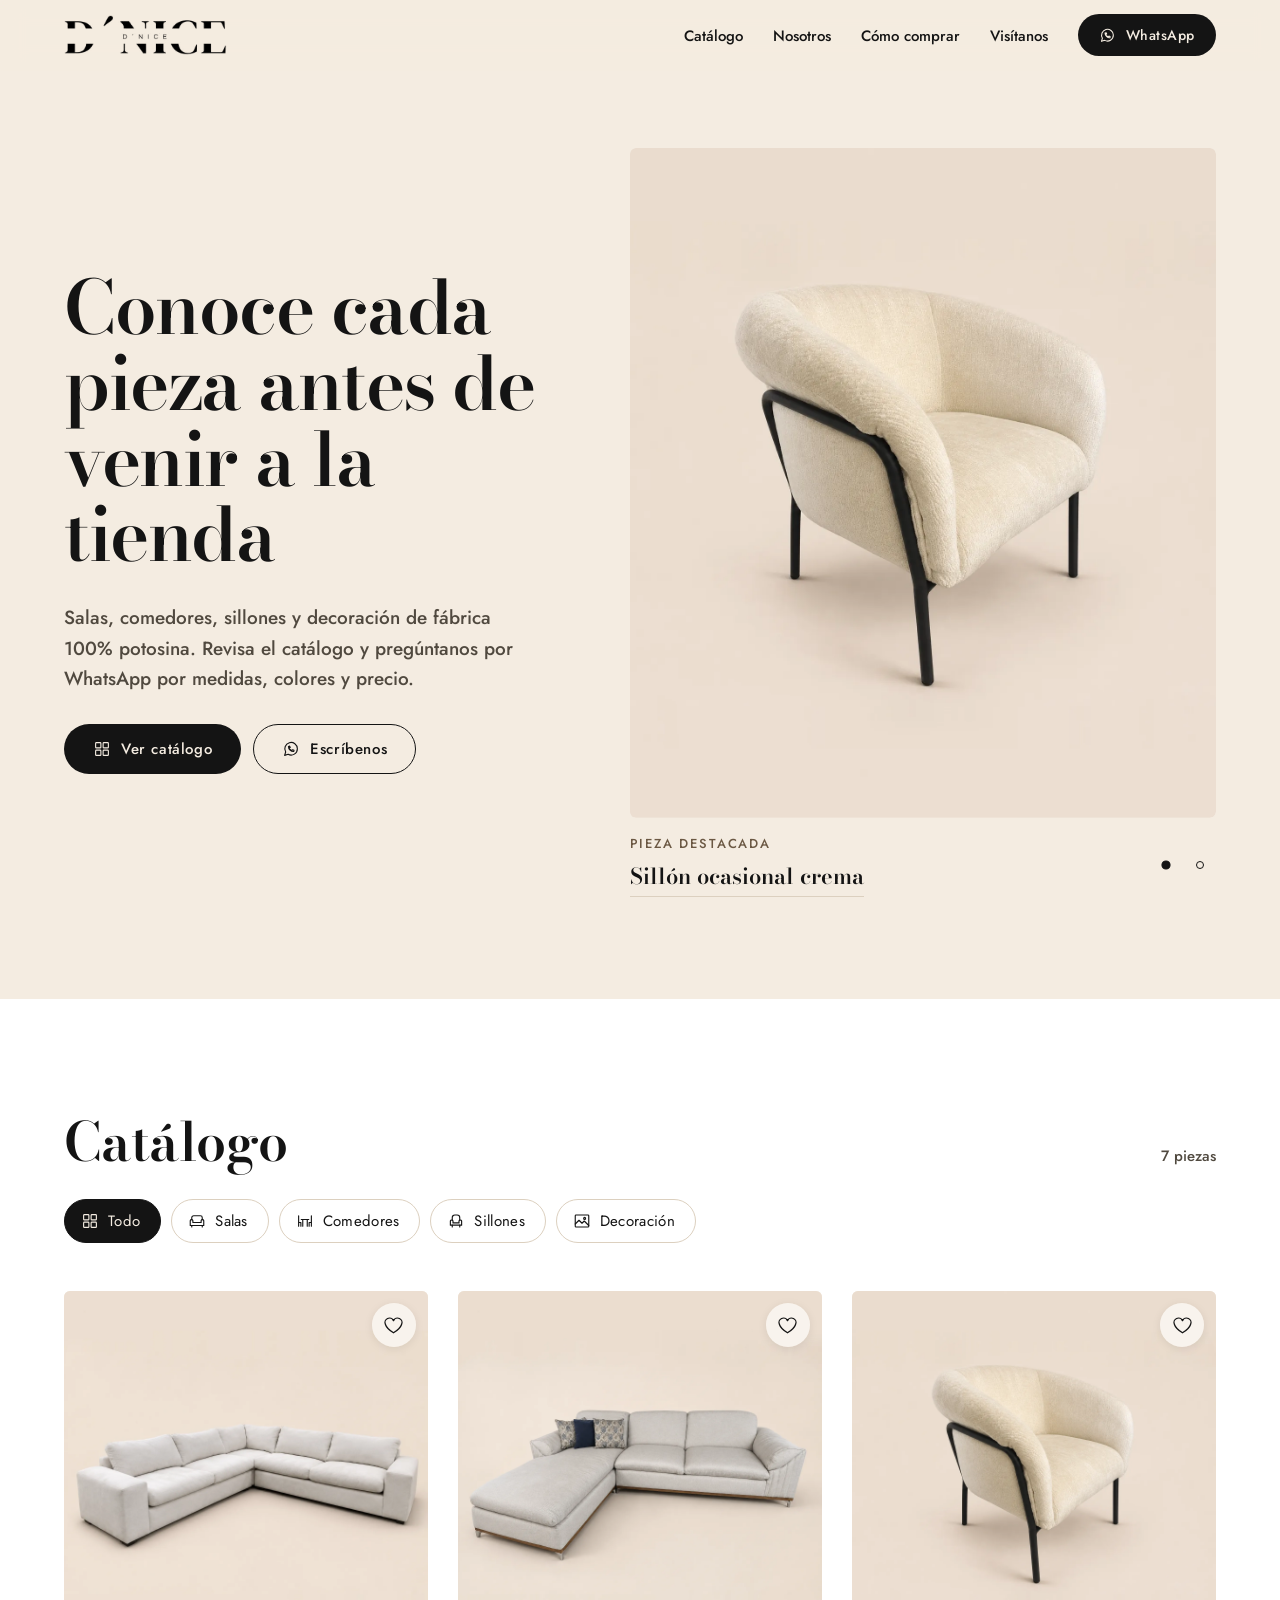
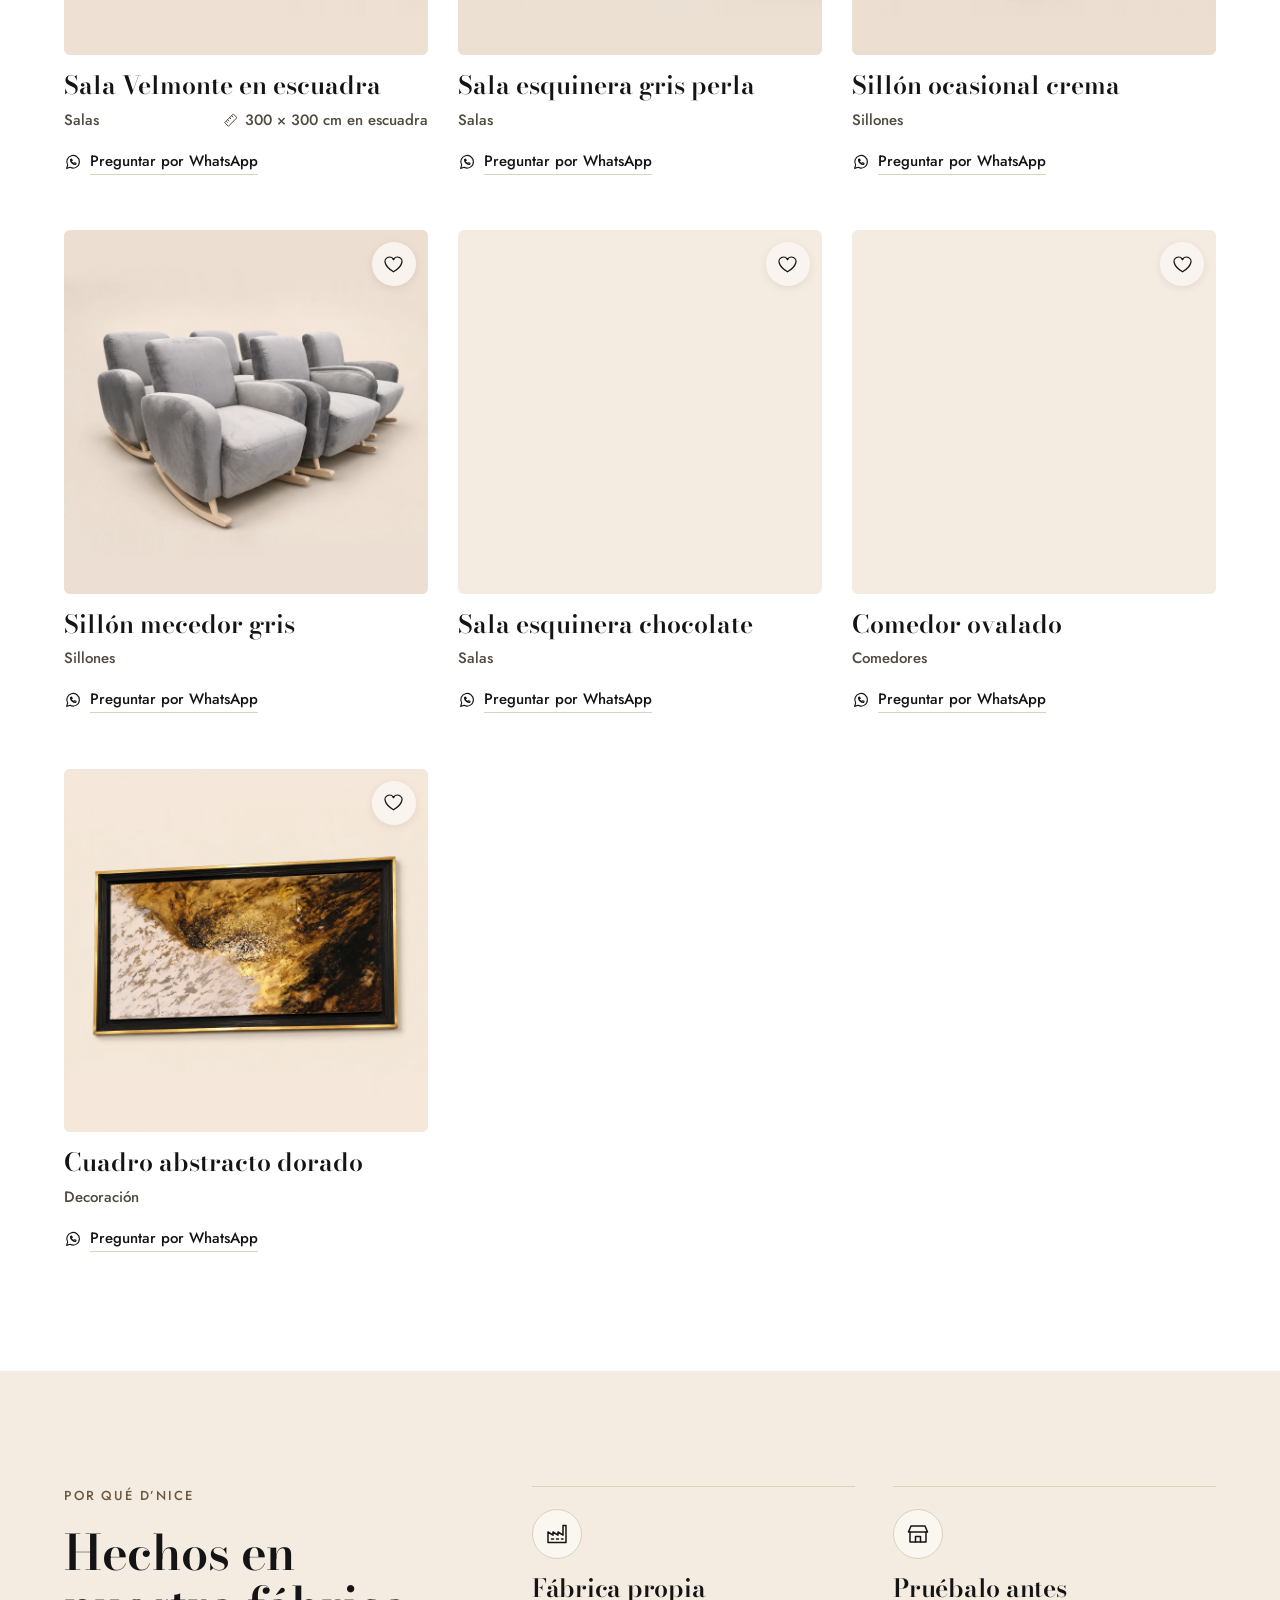
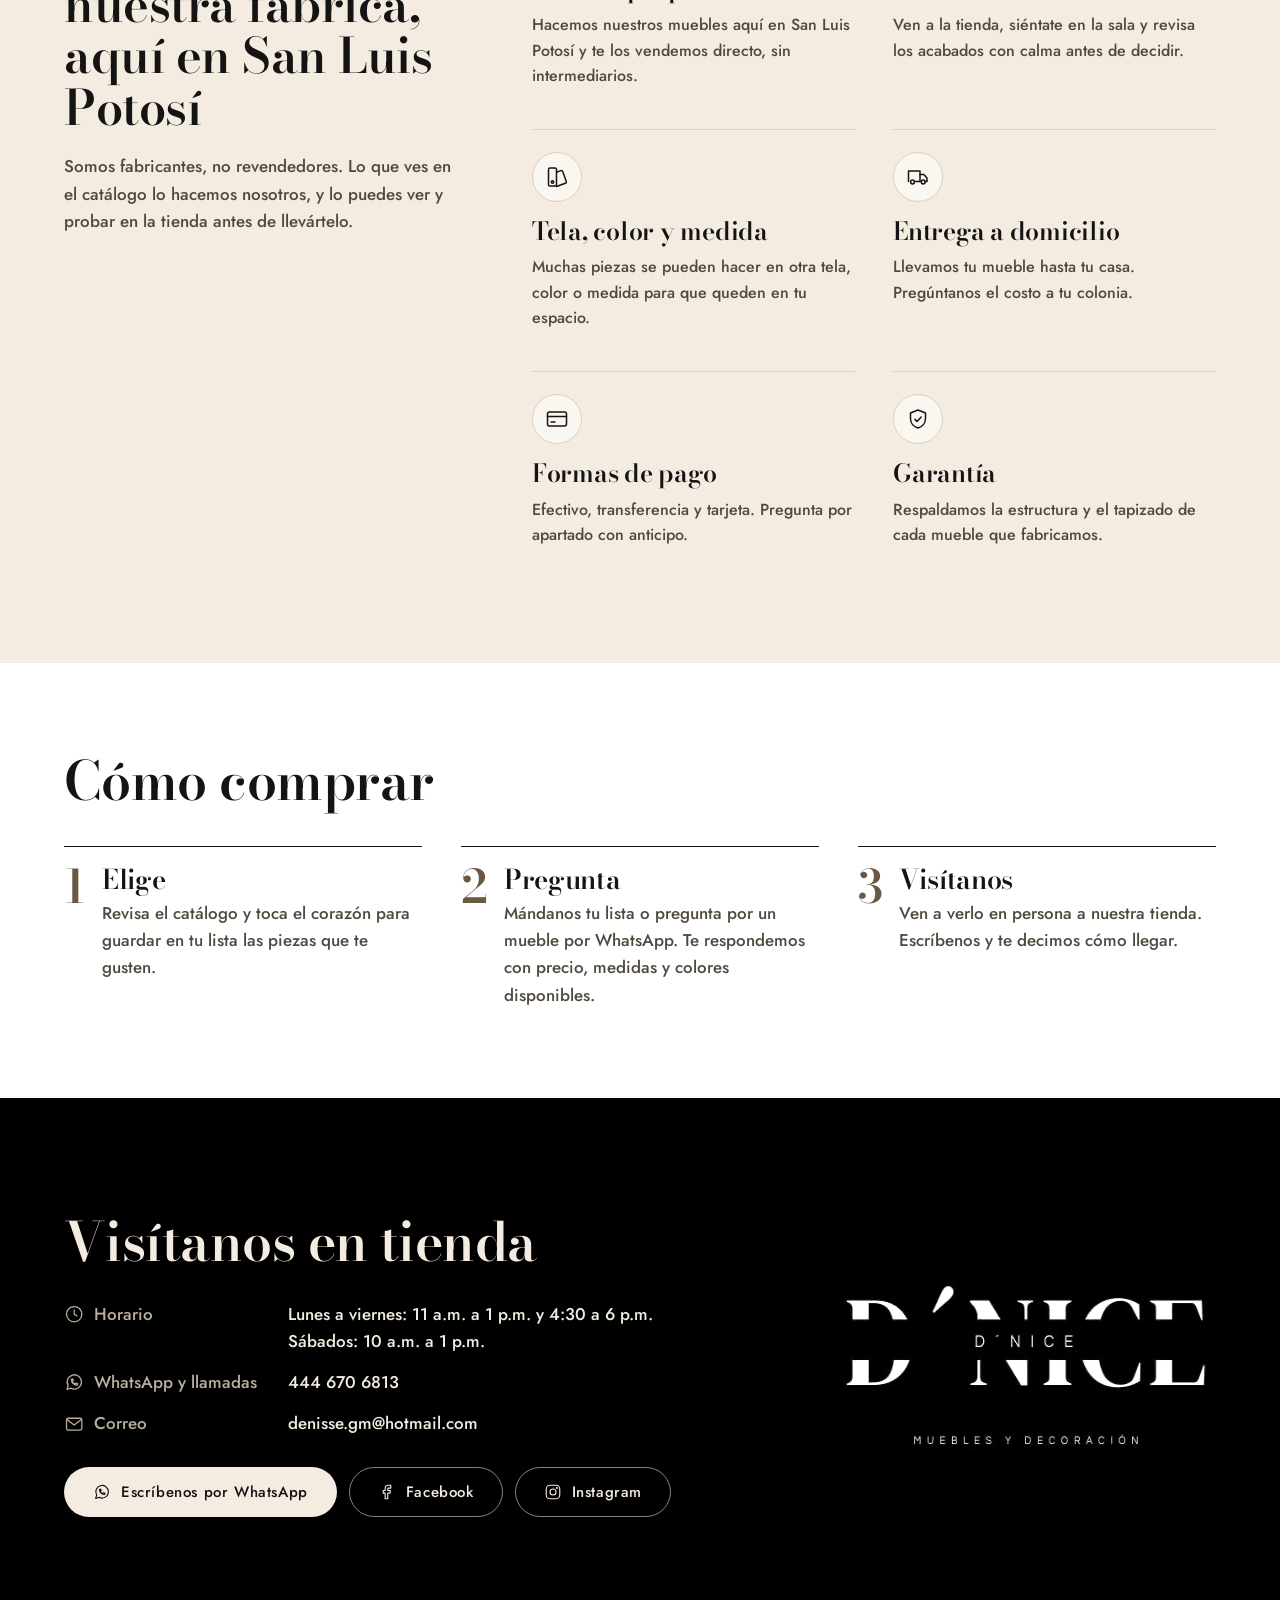
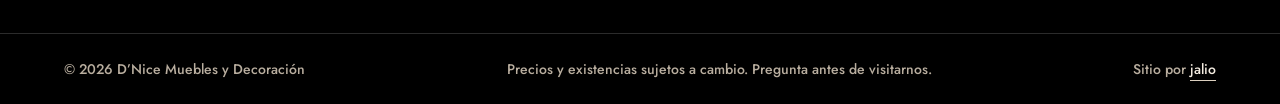
==== commit f53ee7d6: "Refresh catalog branding and share image Update the favicon and brand/share images, refine Spanish c" ====
--- a/index.html
+++ b/index.html
@@ -4,15 +4,22 @@
   <meta charset="utf-8">
   <meta name="viewport" content="width=device-width, initial-scale=1, viewport-fit=cover">
   <title>D’Nice Muebles y Decoración — Catálogo</title>
-  <meta name="description" content="Catálogo de salas, recámaras, comedores, sillones y decoración de D’Nice Muebles y Decoración en San Luis Potosí.">
+  <meta name="description" content="Catálogo de salas, comedores, sillones y decoración de fábrica de D’Nice Muebles y Decoración en San Luis Potosí.">
   <meta name="theme-color" content="#F4ECE1">
   <meta property="og:type" content="website">
   <meta property="og:title" content="D’Nice Muebles y Decoración">
-  <meta property="og:description" content="Salas, recámaras, comedores, sillones y decoración en San Luis Potosí.">
-  <!-- Al publicar, cambia esta ruta por la dirección completa (https://.../img/productos/sillon-individual-crema.webp)
-       para que WhatsApp y Facebook muestren la foto al compartir el enlace. -->
-  <meta property="og:image" content="img/productos/sillon-individual-crema.webp">
-  <link rel="icon" href="img/marca/icono.png">
+  <meta property="og:description" content="Salas, comedores, sillones y decoración de fábrica en San Luis Potosí.">
+  <link rel="canonical" href="https://dnice.com.mx/">
+  <meta property="og:url" content="https://dnice.com.mx/">
+  <meta property="og:locale" content="es_MX">
+  <!-- Imagen que muestran WhatsApp y Facebook al compartir el enlace (1200 × 630). Debe ser dirección completa. -->
+  <!-- ?v= obliga a WhatsApp y Facebook a bajar la imagen de nuevo; súbelo (v=3, v=4…) cada vez que cambie compartir.jpg -->
+  <meta property="og:image" content="https://dnice.com.mx/img/compartir.jpg?v=2">
+  <meta property="og:image:width" content="1200">
+  <meta property="og:image:height" content="630">
+  <meta property="og:image:alt" content="Logo de D’Nice junto a un sillón ocasional crema">
+  <meta name="twitter:card" content="summary_large_image">
+  <link rel="icon" href="favicon.ico" sizes="any">
   <link rel="apple-touch-icon" href="img/marca/icono.png">
   <link rel="preconnect" href="https://fonts.googleapis.com">
   <link rel="preconnect" href="https://fonts.gstatic.com" crossorigin>
